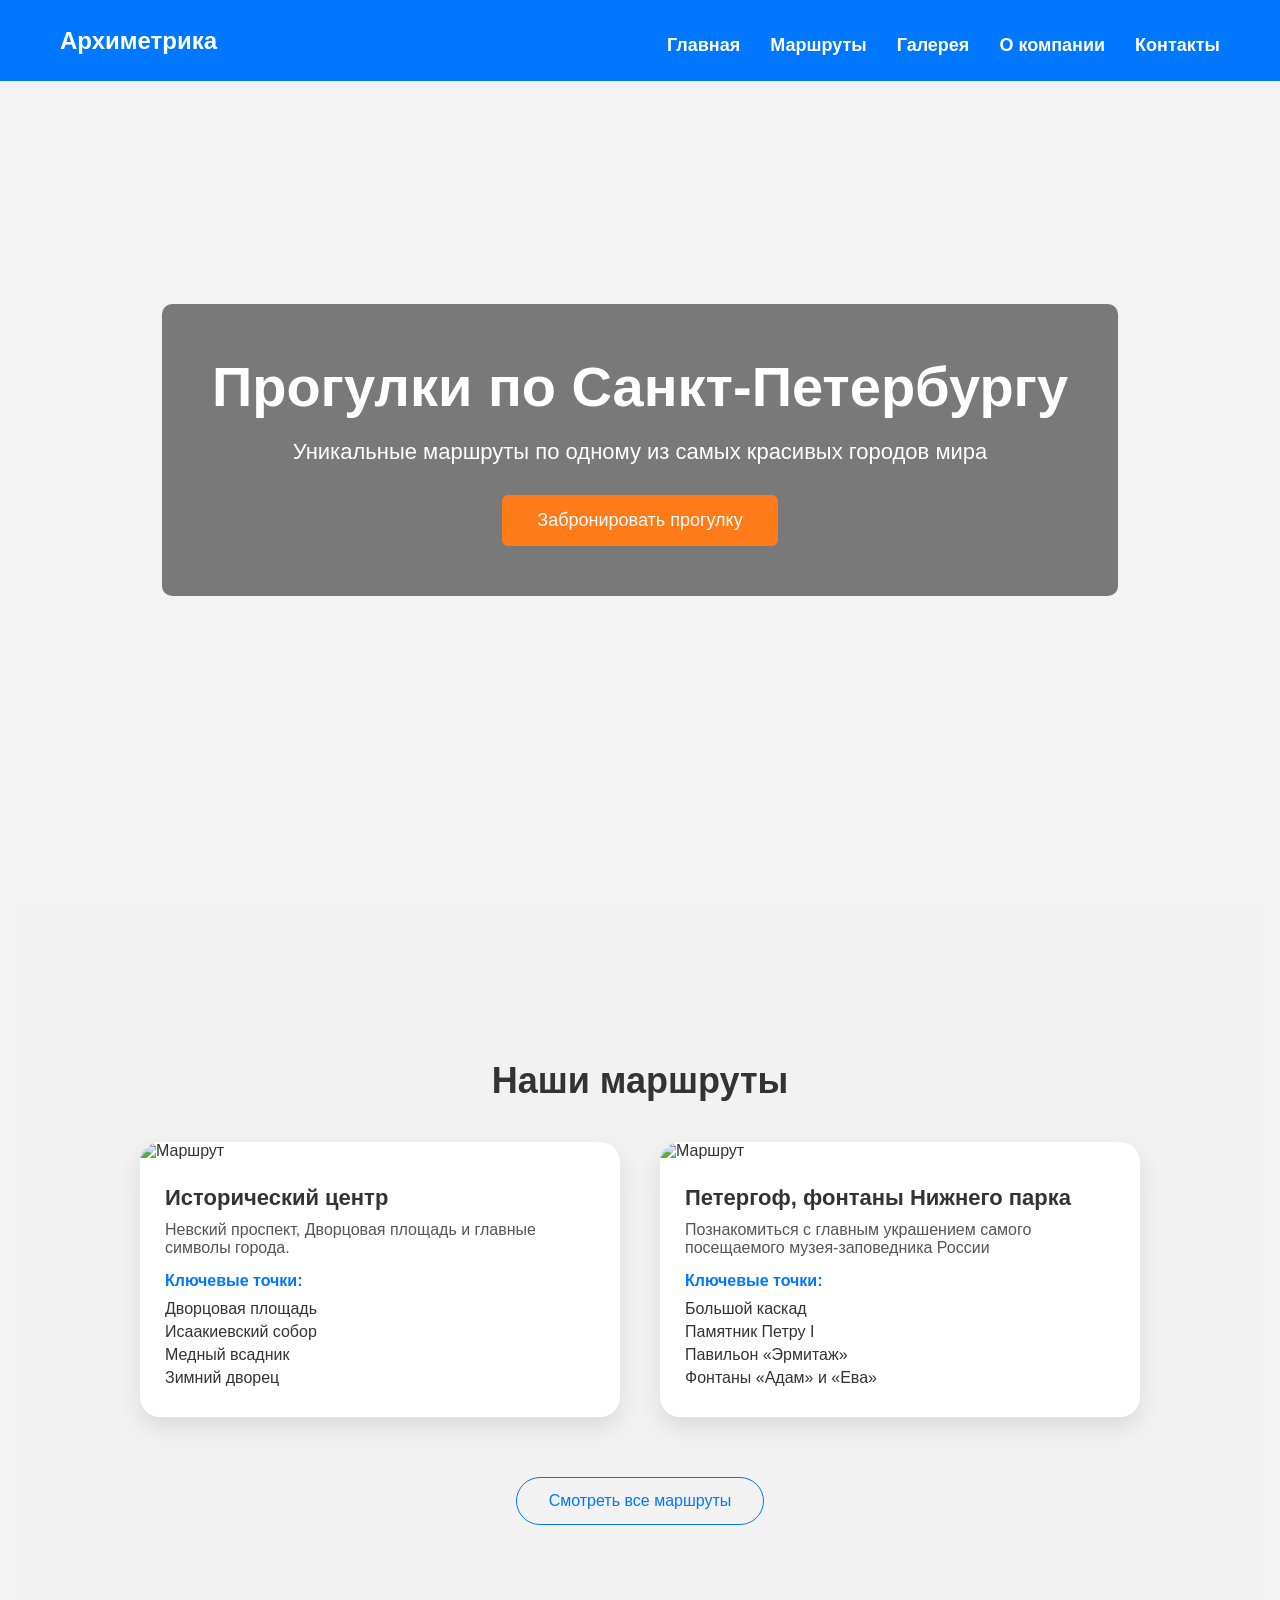
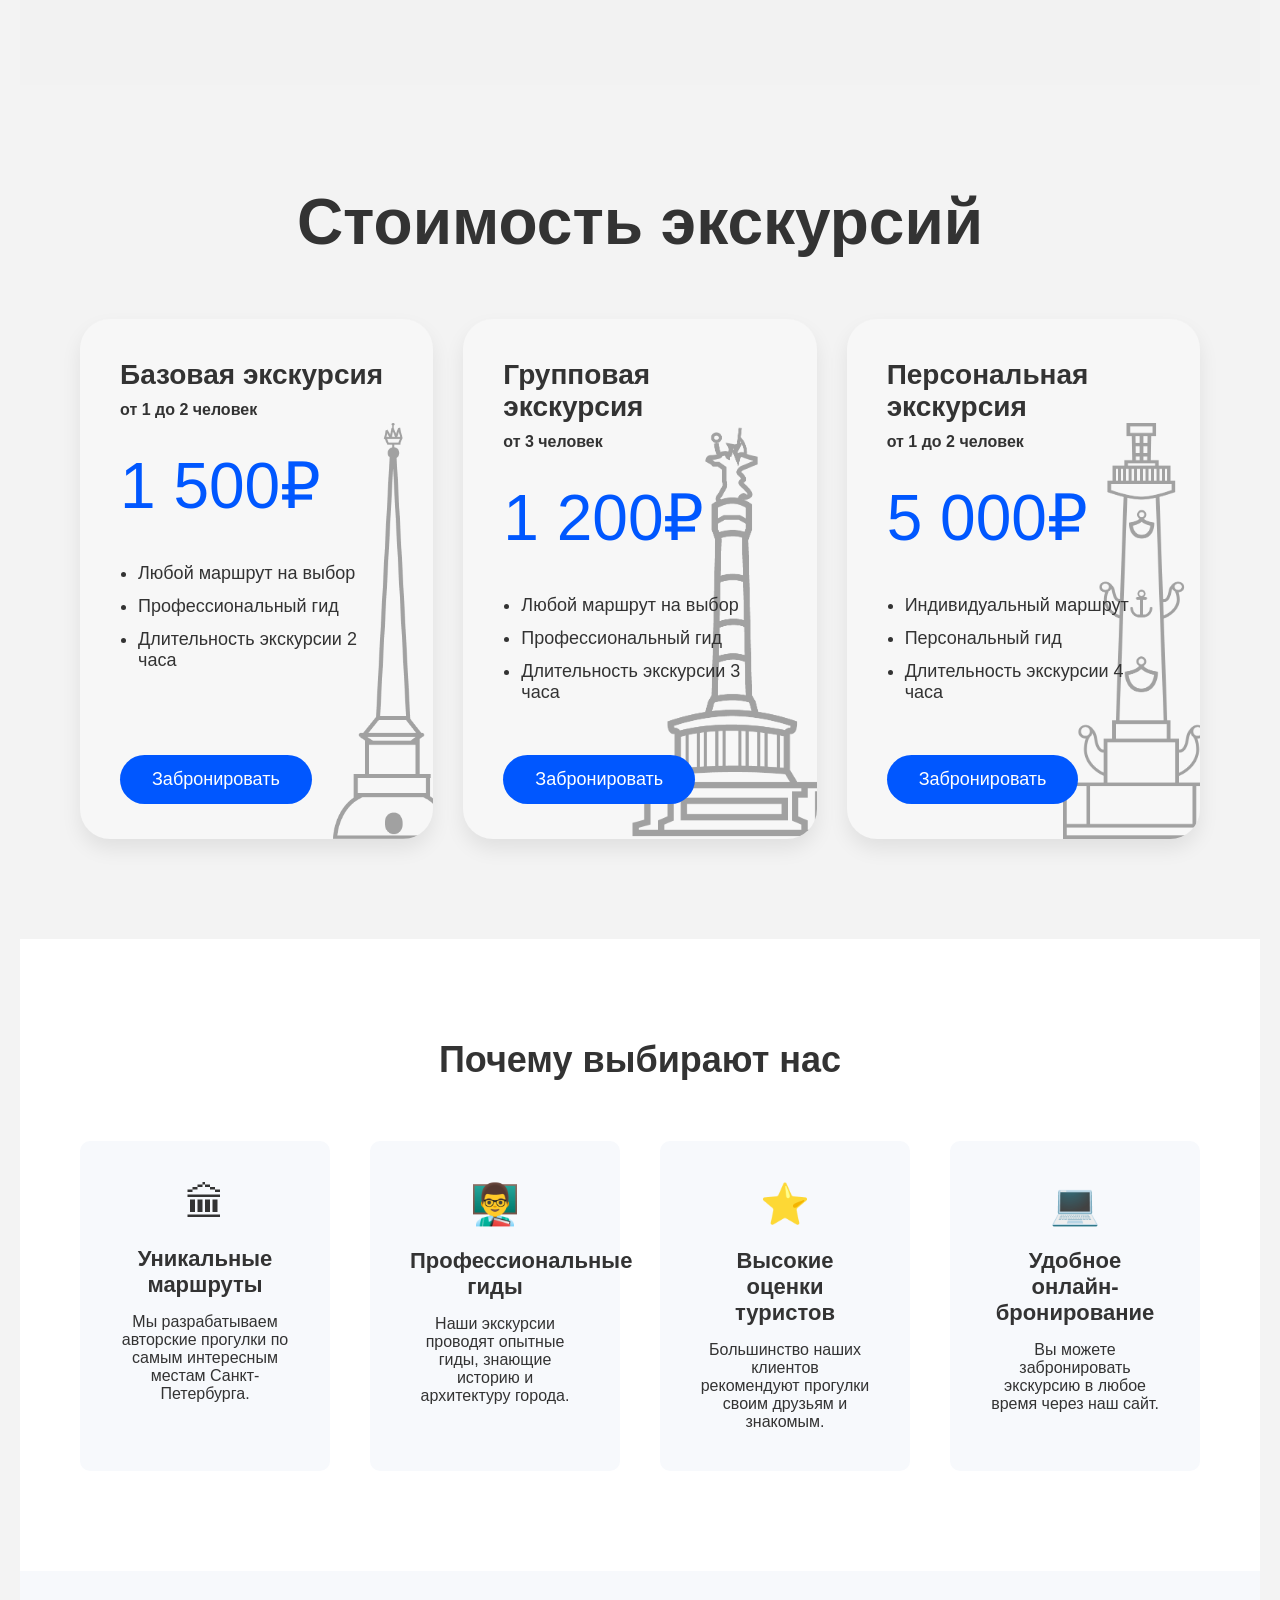
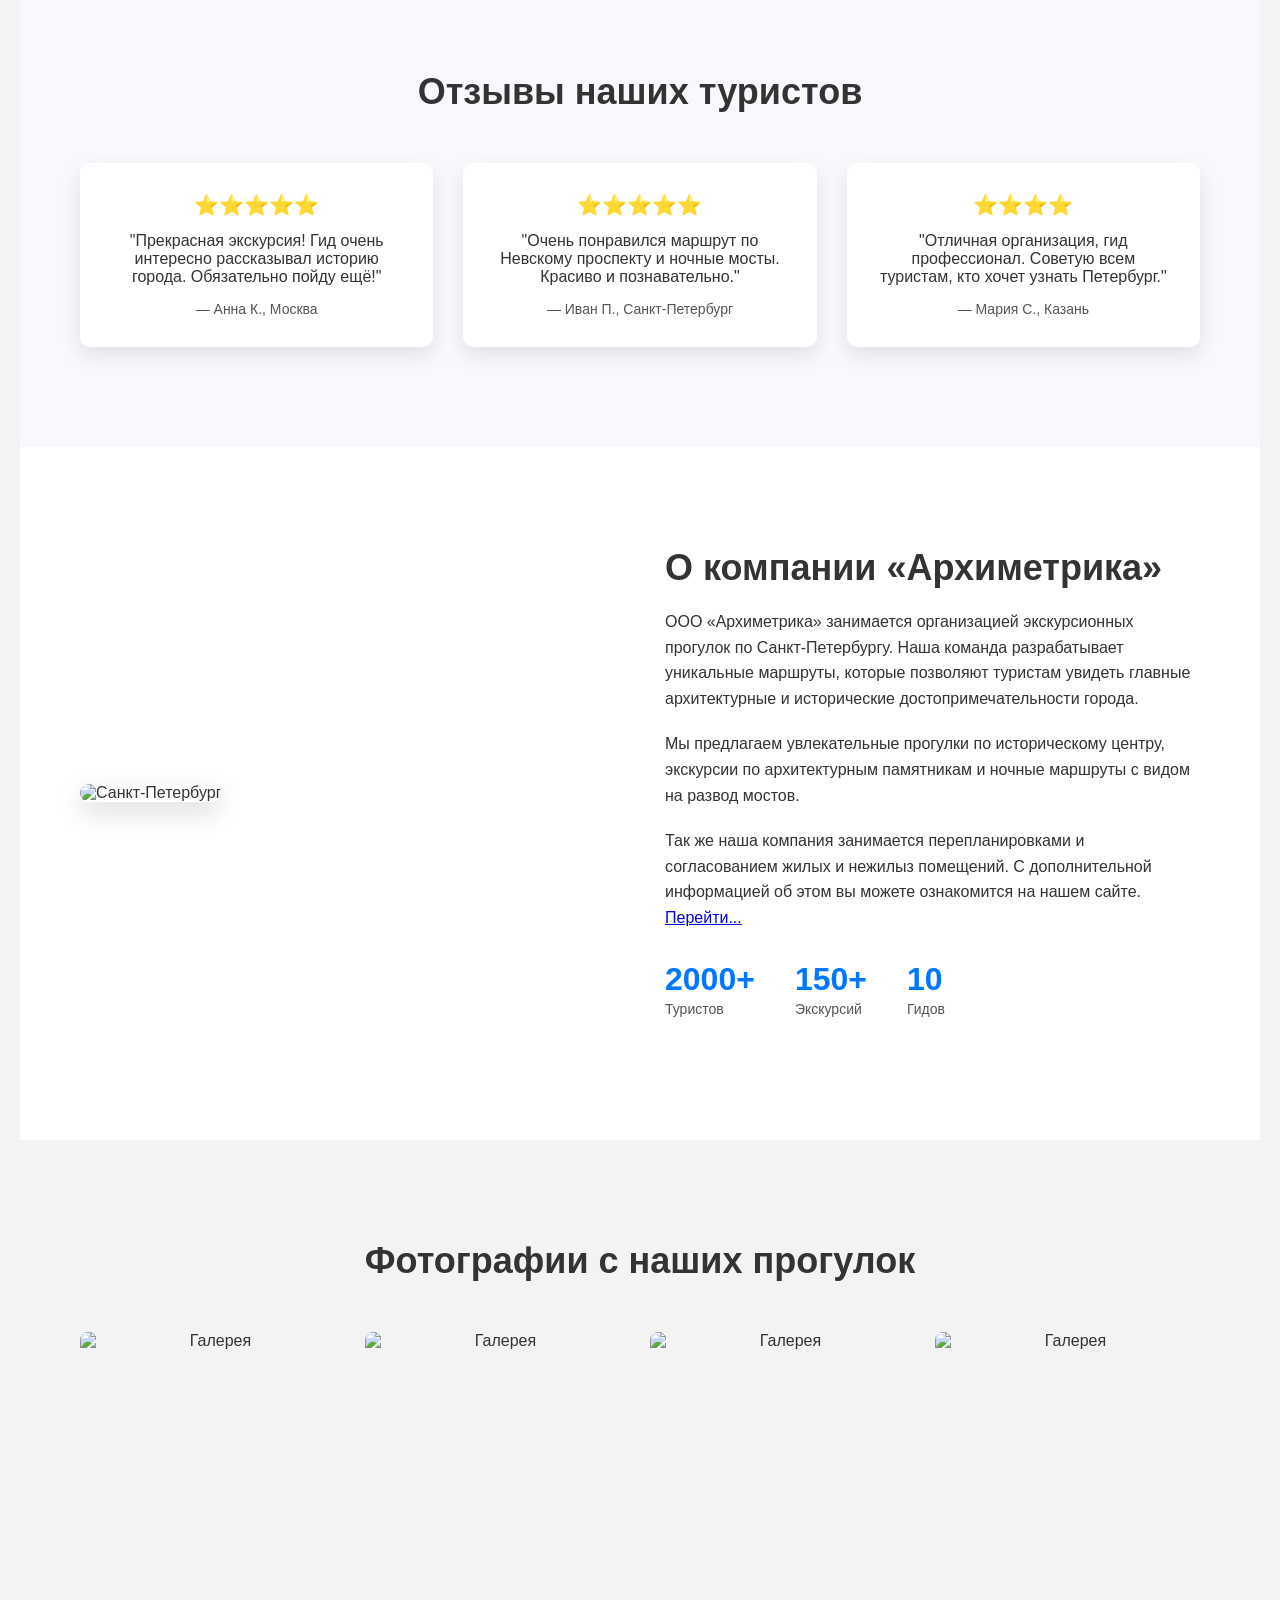
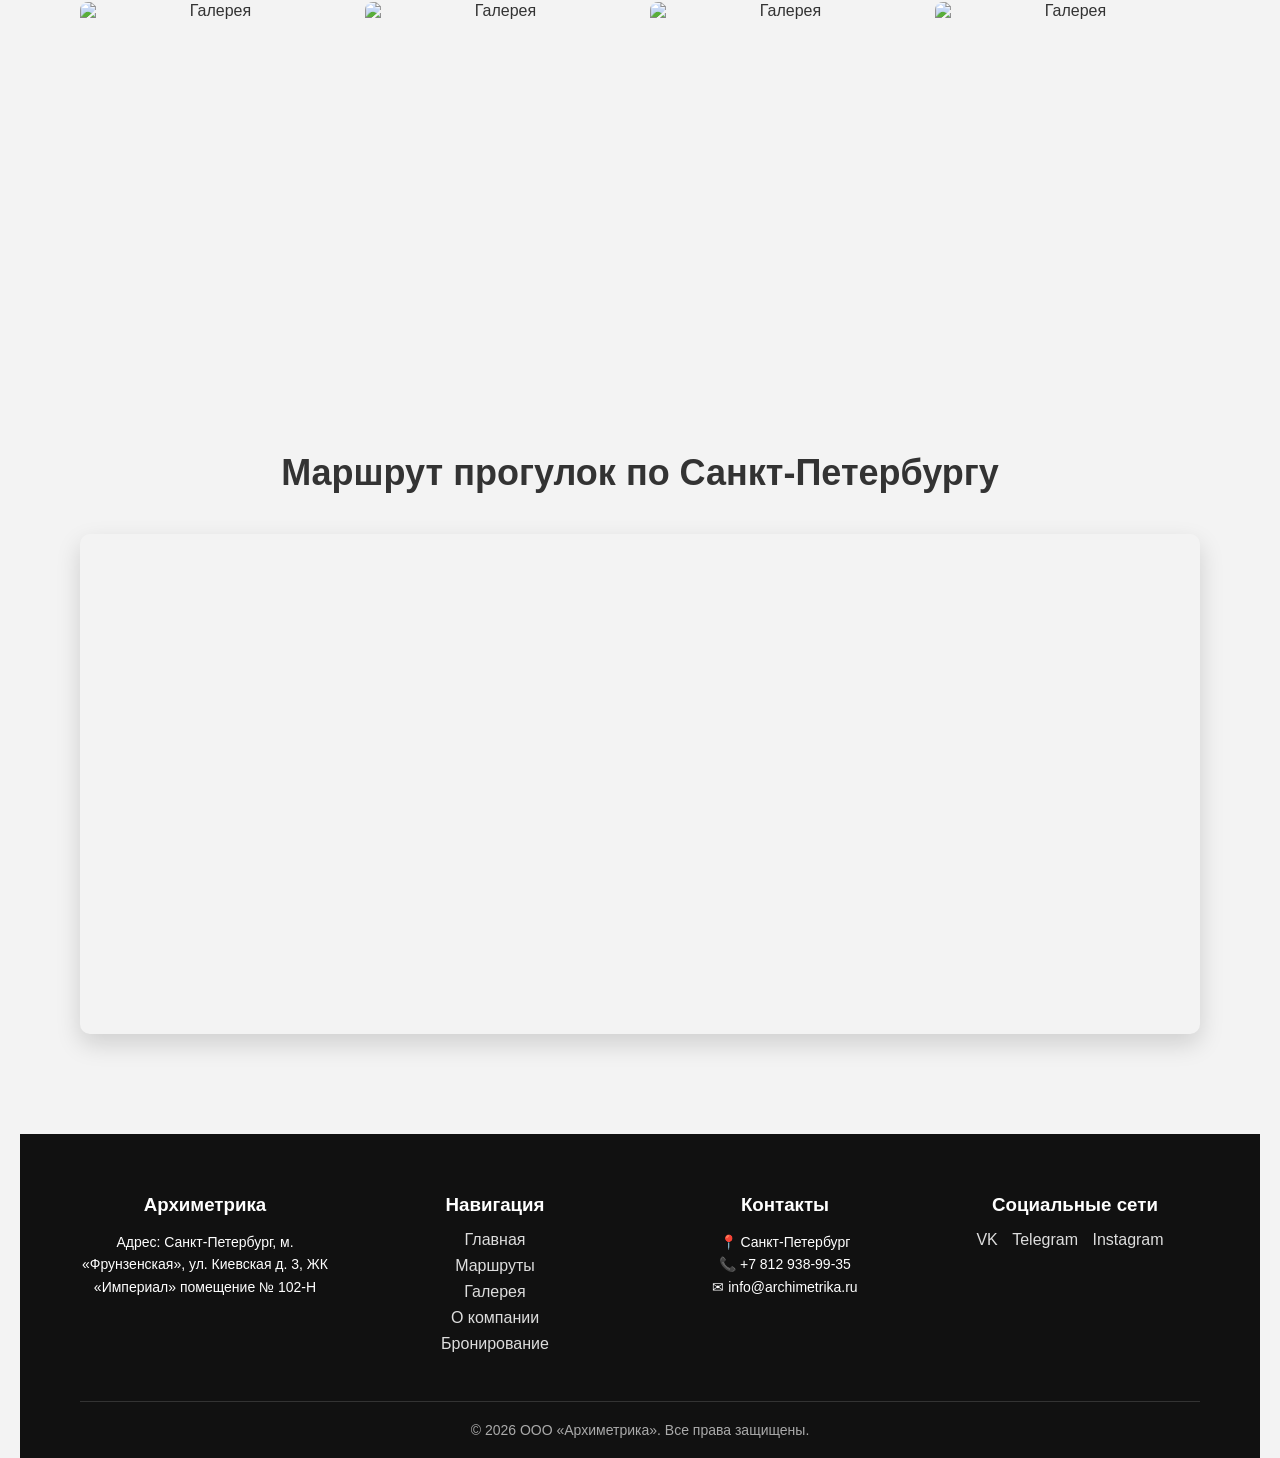
==== index.html @ 01e5e87c "Add files via upload" ====
<!DOCTYPE html>
<html lang="ru">
<head>
    <meta charset="UTF-8">
    <meta name="viewport" content="width=device-width, initial-scale=1.0">
    <link rel="icon" href="img/Gemini_Generated_Image_ymd1gxymd1gxymd1-Photoroom.png">
    <title>Прогулки по Санкт-Петербургу | Архиметрика</title>
    <link rel="stylesheet" href="style.css">
    <link rel="stylesheet" href="https://unpkg.com/aos@2.3.4/dist/aos.css">
    <link rel="stylesheet" href="https://unpkg.com/leaflet/dist/leaflet.css"/>
    <script src="https://unpkg.com/leaflet/dist/leaflet.js"></script>
    <script src="https://api-maps.yandex.ru/2.1/?apikey=75ebf6b7-e345-41a8-ab16-d58a238d7554&lang=ru_RU" type="text/javascript"></script>
    <script src="script.js" defer></script>
</head>

<body>
    <header class="header">
        <div class="logo">Архиметрика</div>

        <nav class="nav" id="nav">
            <div class="nav-header">
                <span class="close-menu">&#10005;</span>
            </div>
            <a href="#">Главная</a>
            <a href="#">Маршруты</a>
            <a href="#">Галерея</a>
            <a href="#">О компании</a>
            <a href="#">Контакты</a>
        </nav>

        <div class="burger" id="burger">
            <span></span>
            <span></span>
            <span></span>
        </div>

        <div class="overlay" id="overlay"></div>
    </header>

    <section class="hero">
        <div class="hero-content">
            <h1>Прогулки по Санкт-Петербургу</h1>
            <p>Уникальные маршруты по одному из самых красивых городов мира</p>
            <button class="open-booking">Забронировать прогулку</button>
        </div>
    </section>

    <div class="a">
        <section id="routes" class="routes">
            <section class="routes">
                <h2>Наши маршруты</h2>

                <div class="routes-container">
                    <a href="routes/historical-center.html" class="route-card">
                        <img src="https://images.pexels.com/photos/9526771/pexels-photo-9526771.jpeg?_gl=1*1a66fa7*_ga*MTQ3MzYwMDM2NS4xNzczMzMwMTY4*_ga_8JE65Q40S6*czE3NzMzMzUzMjckbzIkZzEkdDE3NzMzMzU2MDgkajUzJGwwJGgw" alt="Маршрут">
                        <div class="route-content">
                            <h3>Исторический центр</h3>
                            <p class="route-desc">Невский проспект, Дворцовая площадь и главные символы города.</p>
                            <p class="route-points-title">Ключевые точки:</p>
                            <ul class="route-points">
                                <li>Дворцовая площадь</li>
                                <li>Исаакиевский собор</li>
                                <li>Медный всадник</li>
                                <li>Зимний дворец</li>
                            </ul>
                        </div>
                    </a>

                    <a href="routes/peterhof.html" class="route-card">
                        <img src="https://images.pexels.com/photos/27890329/pexels-photo-27890329.jpeg" alt="Маршрут">
                        <div class="route-content">
                            <h3>Петергоф, фонтаны Нижнего парка</h3>
                            <p class="route-desc">Познакомиться с главным украшением самого посещаемого музея-заповедника России</p>
                            <p class="route-points-title">Ключевые точки:</p>
                            <ul class="route-points">
                                <li>Большой каскад</li>
                                <li>Памятник Петру I</li>
                                <li>Павильон «Эрмитаж»</li>
                                <li>Фонтаны «Адам» и «Ева»</li>
                            </ul>
                        </div>
                    </a>
                </div>

                <div class="routes-more-wrapper">
                    <button class="routes-more-btn">Смотреть все маршруты</button>

                    <div class="routes-more">
                        <div class="routes-container">
                            <div class="route-card">
                                <img src="https://images.pexels.com/photos/33798214/pexels-photo-33798214.jpeg" alt="Маршрут">
                                <div class="route-content">
                                    <h3>Уникальные реки северной сталицы</h3>
                                    <p class="route-desc">С воды предстанут в самом романтичном свете питерские набережные, изысканные мосты, дворцы из легенд и культовые соборы!</p>
                                    <p class="route-points-title">Ключевые точки:</p>
                                    <ul class="route-points">
                                        <li>река Фонтанка</li>
                                        <li>канал Грибоедова</li>
                                        <li>река Мойка</li>
                                        <li>река Нива</li>
                                    </ul>
                                </div>
                            </div>

                            <div class="route-card">
                                <img src="https://images.pexels.com/photos/9526771/pexels-photo-9526771.jpeg?_gl=1*1a66fa7*_ga*MTQ3MzYwMDM2NS4xNzczMzMwMTY4*_ga_8JE65Q40S6*czE3NzMzMzUzMjckbzIkZzEkdDE3NzMzMzU2MDgkajUzJGwwJGgw" alt="Маршрут">
                                <div class="route-content">
                                    <h3>Исторический центр</h3>
                                    <p class="route-desc">Невский проспект, Дворцовая площадь и главные символы города.</p>
                                    <p class="route-points-title">Ключевые точки:</p>
                                    <ul class="route-points">
                                        <li>Дворцовая площадь</li>
                                        <li>Исаакиевский собор</li>
                                        <li>Медный всадник</li>
                                        <li>Зимний дворец</li>
                                    </ul>
                                </div>
                            </div>

                            <div class="route-card">
                                <img src="https://images.pexels.com/photos/9526771/pexels-photo-9526771.jpeg?_gl=1*1a66fa7*_ga*MTQ3MzYwMDM2NS4xNzczMzMwMTY4*_ga_8JE65Q40S6*czE3NzMzMzUzMjckbzIkZzEkdDE3NzMzMzU2MDgkajUzJGwwJGgw" alt="Маршрут">
                                <div class="route-content">
                                    <h3>Исторический центр</h3>
                                    <p class="route-desc">Невский проспект, Дворцовая площадь и главные символы города.</p>
                                    <p class="route-points-title">Ключевые точки:</p>
                                    <ul class="route-points">
                                        <li>Дворцовая площадь</li>
                                        <li>Исаакиевский собор</li>
                                        <li>Медный всадник</li>
                                        <li>Зимний дворец</li>
                                    </ul>
                                </div>
                            </div>
                        </div>
                    </div>
                </div>
            </section>
        </section>

        <section class="pricing">
            <h2>Стоимость экскурсий</h2>

            <div class="pricing-container">
                <div class="price-card">
                    <img src="img/Union.png" class="card-bg" alt="">
                    <h3>Базовая экскурсия</h3>
                    <p class="people">от 1 до 2 человек</p>
                    <div class="price">1 500₽</div>
                    <ul>
                        <li>Любой маршрут на выбор</li>
                        <li>Профессиональный гид</li>
                        <li>Длительность экскурсии 2 часа</li>
                    </ul>
                    <button class="open-booking">Забронировать</button>
                </div>

                <div class="price-card">
                    <img src="img/ilo.png" class="card-bg" alt="">
                    <h3>Групповая экскурсия</h3>
                    <p class="people">от 3 человек</p>
                    <div class="price">1 200₽</div>
                    <ul>
                        <li>Любой маршрут на выбор</li>
                        <li>Профессиональный гид</li>
                        <li>Длительность экскурсии 3 часа</li>
                    </ul>
                    <button class="open-booking">Забронировать</button>
                </div>

                <div class="price-card">
                    <img src="img/ino.png" class="card-bg" alt="">
                    <h3>Персональная экскурсия</h3>
                    <p class="people">от 1 до 2 человек</p>
                    <div class="price">5 000₽</div>
                    <ul>
                        <li>Индивидуальный маршрут</li>
                        <li>Персональный гид</li>
                        <li>Длительность экскурсии 4 часа</li>
                    </ul>
                    <button class="open-booking">Забронировать</button>
                </div>
            </div>
        </section>

        <section class="advantages">
            <h2 data-aos="fade-up">Почему выбирают нас</h2>

            <div class="advantages-grid">
                <div class="advantage" data-aos="fade-up">
                    <div class="icon">🏛</div>
                    <h3>Уникальные маршруты</h3>
                    <p>Мы разрабатываем авторские прогулки по самым интересным местам Санкт-Петербурга.</p>
                </div>

                <div class="advantage" data-aos="fade-up" data-aos-delay="200">
                    <div class="icon">👨‍🏫</div>
                    <h3>Профессиональные гиды</h3>
                    <p>Наши экскурсии проводят опытные гиды, знающие историю и архитектуру города.</p>
                </div>

                <div class="advantage" data-aos="fade-up" data-aos-delay="400">
                    <div class="icon">⭐</div>
                    <h3>Высокие оценки туристов</h3>
                    <p>Большинство наших клиентов рекомендуют прогулки своим друзьям и знакомым.</p>
                </div>

                <div class="advantage" data-aos="fade-up" data-aos-delay="600">
                    <div class="icon">💻</div>
                    <h3>Удобное онлайн-бронирование</h3>
                    <p>Вы можете забронировать экскурсию в любое время через наш сайт.</p>
                </div>
            </div>
        </section>

        <section class="reviews">
            <h2 data-aos="fade-up">Отзывы наших туристов</h2>

            <div class="reviews-grid">
                <div class="review-card" data-aos="fade-up">
                    <div class="stars">⭐⭐⭐⭐⭐</div>
                    <p>"Прекрасная экскурсия! Гид очень интересно рассказывал историю города. Обязательно пойду ещё!"</p>
                    <h4>— Анна К., Москва</h4>
                </div>

                <div class="review-card" data-aos="fade-up" data-aos-delay="200">
                    <div class="stars">⭐⭐⭐⭐⭐</div>
                    <p>"Очень понравился маршрут по Невскому проспекту и ночные мосты. Красиво и познавательно."</p>
                    <h4>— Иван П., Санкт-Петербург</h4>
                </div>

                <div class="review-card" data-aos="fade-up" data-aos-delay="400">
                    <div class="stars">⭐⭐⭐⭐</div>
                    <p>"Отличная организация, гид профессионал. Советую всем туристам, кто хочет узнать Петербург."</p>
                    <h4>— Мария С., Казань</h4>
                </div>
            </div>
        </section>

        <section id="about" class="about">
            <div class="about-container">
                <div class="about-image">
                    <img src="https://images.pexels.com/photos/5440439/pexels-photo-5440439.jpeg?_gl=1*1la2u3z*_ga*MTQ3MzYwMDM2NS4xNzczMzMwMTY4*_ga_8JE65Q40S6*czE3NzMzMzUzMjckbzIkZzEkdDE3NzMzMzc1MzEkajU5JGwwJGgw" alt="Санкт-Петербург">
                </div>

                <div class="about-text">
                    <h2>О компании «Архиметрика»</h2>
                    <p>ООО «Архиметрика» занимается организацией экскурсионных прогулок по Санкт-Петербургу. Наша команда разрабатывает уникальные маршруты, которые позволяют туристам увидеть главные архитектурные и исторические достопримечательности города.</p>
                    <p>Мы предлагаем увлекательные прогулки по историческому центру, экскурсии по архитектурным памятникам и ночные маршруты с видом на развод мостов.</p>
                    <p>Так же наша компания занимается перепланировками и согласованием жилых и нежилыз помещений. С дополнительной информацией об этом вы можете ознакомится на нашем сайте. <a href="https://www.archimetrica.ru/">Перейти...</a></p>

                    <div class="about-stats">
                        <div class="stat">
                            <h3>2000+</h3>
                            <p>Туристов</p>
                        </div>

                        <div class="stat">
                            <h3>150+</h3>
                            <p>Экскурсий</p>
                        </div>

                        <div class="stat">
                            <h3>10</h3>
                            <p>Гидов</p>
                        </div>
                    </div>
                </div>
            </div>
        </section>

        <section id="gallery" class="gallery">
            <h2 data-aos="fade-left">Фотографии с наших прогулок</h2>

            <div class="gallery-grid">
                <img src="https://images.pexels.com/photos/8963129/pexels-photo-8963129.jpeg?_gl=1*vv3k1e*_ga*MTQ3MzYwMDM2NS4xNzczMzMwMTY4*_ga_8JE65Q40S6*czE3NzMzMzAxNjgkbzEkZzEkdDE3NzMzMzAyMDkkajE5JGwwJGgw" class="gallery-img" alt="Галерея">
                <img src="https://images.pexels.com/photos/8856760/pexels-photo-8856760.jpeg?_gl=1*n5rwux*_ga*MTQ3MzYwMDM2NS4xNzczMzMwMTY4*_ga_8JE65Q40S6*czE3NzMzMzAxNjgkbzEkZzEkdDE3NzMzMzAyOTMkajUwJGwwJGgw" class="gallery-img" alt="Галерея">
                <img src="https://images.pexels.com/photos/7551003/pexels-photo-7551003.jpeg?_gl=1*1353fo3*_ga*MTQ3MzYwMDM2NS4xNzczMzMwMTY4*_ga_8JE65Q40S6*czE3NzMzMzAxNjgkbzEkZzEkdDE3NzMzMzA1NDgkajEwJGwwJGgw" class="gallery-img" alt="Галерея">
                <img src="https://images.pexels.com/photos/4928995/pexels-photo-4928995.jpeg?_gl=1*1913f7t*_ga*MTQ3MzYwMDM2NS4xNzczMzMwMTY4*_ga_8JE65Q40S6*czE3NzMzMzAxNjgkbzEkZzEkdDE3NzMzMzA1OTkkajQyJGwwJGgw" class="gallery-img" alt="Галерея">
                <img src="https://images.pexels.com/photos/15501388/pexels-photo-15501388.jpeg?_gl=1*vj8i5y*_ga*MTQ3MzYwMDM2NS4xNzczMzMwMTY4*_ga_8JE65Q40S6*czE3NzMzMzAxNjgkbzEkZzEkdDE3NzMzMzA2NTAkajU5JGwwJGgw" class="gallery-img" alt="Галерея">
                <img src="https://images.pexels.com/photos/6976201/pexels-photo-6976201.jpeg?_gl=1*vaib07*_ga*MTQ3MzYwMDM2NS4xNzczMzMwMTY4*_ga_8JE65Q40S6*czE3NzMzMzUzMjckbzIkZzEkdDE3NzMzMzUzMjgkajU5JGwwJGgw" class="gallery-img" alt="Галерея">
                <img src="https://images.pexels.com/photos/9526771/pexels-photo-9526771.jpeg?_gl=1*1a66fa7*_ga*MTQ3MzYwMDM2NS4xNzczMzMwMTY4*_ga_8JE65Q40S6*czE3NzMzMzUzMjckbzIkZzEkdDE3NzMzMzU2MDgkajUzJGwwJGgw" class="gallery-img" alt="Галерея">
                <img src="https://images.pexels.com/photos/8633919/pexels-photo-8633919.jpeg?_gl=1*mzlt1z*_ga*MTQ3MzYwMDM2NS4xNzczMzMwMTY4*_ga_8JE65Q40S6*czE3NzMzMzUzMjckbzIkZzEkdDE3NzMzMzU5ODQkajU5JGwwJGgw" class="gallery-img" alt="Галерея">
            </div>
        </section>

        <section class="map-section">
            <h2>Маршрут прогулок по Санкт-Петербургу</h2>
            <div id="map"></div>
        </section>

        <div class="lightbox" id="lightbox">
            <img id="lightbox-img">
        </div>

        <footer class="footer">
            <div class="footer-container">
                <div class="footer-column">
                    <h3>Архиметрика</h3>
                    <p>Адрес: Санкт-Петербург, м. «Фрунзенская», ул. Киевская д. 3, ЖК «Империал» помещение № 102-Н</p>
                </div>

                <div class="footer-column">
                    <h3>Навигация</h3>
                    <ul>
                        <li><a href="#">Главная</a></li>
                        <li><a href="#">Маршруты</a></li>
                        <li><a href="#">Галерея</a></li>
                        <li><a href="#">О компании</a></li>
                        <li><a href="#">Бронирование</a></li>
                    </ul>
                </div>

                <div class="footer-column">
                    <h3>Контакты</h3>
                    <p>📍 Санкт-Петербург</p>
                    <p>📞 +7 812 938-99-35</p>
                    <p>✉ info@archimetrika.ru</p>
                </div>

                <div class="footer-column">
                    <h3>Социальные сети</h3>
                    <div class="socials">
                        <a href="#">VK</a>
                        <a href="#">Telegram</a>
                        <a href="#">Instagram</a>
                    </div>
                </div>
            </div>

            <div class="footer-bottom">
                <p>© 2026 ООО «Архиметрика». Все права защищены.</p>
            </div>
        </footer>

        <div class="booking-modal" id="bookingModal">
            <div class="booking-content">
                <span class="close-modal">&times;</span>
                <h2>Бронирование экскурсии</h2>

                <form class="booking-form">
                    <div class="form-group">
                        <label>Маршрут</label>
                        <select>
                            <option>Исторический центр</option>
                            <option>Архитектура Петербурга</option>
                            <option>Ночные мосты</option>
                        </select>
                    </div>

                    <div class="form-group">
                        <label>Дата</label>
                        <input type="date">
                    </div>

                    <div class="form-group">
                        <label>Количество человек</label>
                        <input type="number" min="1" value="1">
                    </div>

                    <div class="form-group">
                        <label>Ваше имя</label>
                        <input type="text" placeholder="Введите имя">
                    </div>

                    <div class="form-group">
                        <label>Телефон</label>
                        <input type="tel" placeholder="+7">
                    </div>

                    <div class="total-price">
                        Итоговая стоимость: <span id="price">1500</span> ₽
                    </div>

                    <button type="submit" class="booking-btn">Отправить заявку</button>
                </form>
            </div>
        </div>

        <div id="toast" class="toast">Заявка успешно отправлена!</div>
        <button class="mobile-booking-btn">Забронировать</button>
    </div>

    <script src="https://unpkg.com/aos@2.3.4/dist/aos.js"></script>
    <script>
        AOS.init({
            duration: 1000,
            once: true
        });
    </script>
</body>
</html>
---- style.css ----
*{
margin:0;
padding:0;
box-sizing:border-box;
font-family: Arial, sans-serif;
}

body{  
background:#f3f3f3;
color:#333;
}

.a{
  max-width: 1500px; 
margin: 0 auto;   
padding: 0 20px; 
}

/* HEADER */

.header{
position:absolute;
top:0;
width:100%;
display:flex;
justify-content:space-between;
align-items:center;
padding:25px 60px;
color:white;
background-color: #0077ff;
}

.header nav a{
margin-left:30px;
margin-top: 10px;
text-decoration:none;
color:rgb(255, 255, 255);
font-weight:800;

}

.header nav a:hover{
opacity:0.7;
}

.logo{
font-size:24px;
font-weight:bold;
}


/* HERO */

.hero{
height:100vh;
background:url("https://images.unsplash.com/photo-1513326738677-b964603b136d")
center/cover no-repeat;
display:flex;
align-items:center;
justify-content:center;
text-align:center;
color:white;
}

.hero-content{
background:rgba(0,0,0,0.5);
padding:50px;
border-radius:10px;
}

.hero h1{
font-size:56px;
margin-bottom:20px;
}

.hero p{
font-size:22px;
margin-bottom:30px;
}

.open-booking{
padding:15px 35px;
background:#ff7a18;
border:none;
color:white;
font-size:18px;
border-radius:6px;
cursor:pointer;
}

.open-booking:hover{
background:#ff5500;
}


/* ROUTES */

/* .routes{
padding:100px 60px;
text-align:center;
}

.routes h2{
font-size:36px;
margin-bottom:50px;
}

.routes-grid{
display:flex;
gap:30px;
justify-content: space-between;
flex-wrap:wrap;
}

.route-card{
background:rgb(255, 255, 255);
padding:35px;
margin: 25px;
width:300px;
border-radius:10px;
box-shadow:0 8px 20px rgba(0,0,0,0.1);
transition:0.3s;
}

.route-card:hover{
transform:translateY(-10px);
} */

.routes{
padding:80px 60px;
background:#f2f2f2;
text-align:center;
}

.routes h2{
font-size:36px;
margin-bottom:40px;
}

.routes-container{
display:grid;
grid-template-columns:repeat(auto-fit, minmax(400px, 1fr));
gap:40px;
}

/* карточка */
.route-card{
background:white;
border-radius:20px;
overflow:hidden;
box-shadow:0 10px 25px rgba(0,0,0,0.1);
transition:0.3s;
text-align:left;
text-decoration:none;
color:inherit;
display:block;
}

.route-card:hover{
transform:translateY(-5px);
}

/* картинка */
.route-card img{
width:100%;
height:200px;
object-fit:cover;
}

/* контент */
.route-content{
padding:25px;
}

.route-content h3{
font-size:22px;
margin-bottom:10px;
}

.route-desc{
color:#555;
margin-bottom:15px;
}

/* ключевые точки */
.route-points-title{
color:#0077ff;
font-weight:bold;
margin-bottom:10px;
}

.route-points{
list-style:none;
padding:0;
margin:0;
}

.route-points li{
margin-bottom:5px;
color:#333;
}

/* кнопка */
.routes-more-btn{
margin-top:40px;
padding:12px 28px;
border-radius:25px;
border:1px solid #0077ff;
background:white;
color:#0077ff;
cursor:pointer;
transition:0.3s;
}

.routes-more-btn:hover{
background:#0077ff;
color:white;
}


/* GALLERY */

.gallery{
padding:100px 60px;
text-align:center;
}

.gallery h2{
font-size:36px;
margin-bottom:50px;
}

.gallery-grid{
display:grid;
grid-template-columns:repeat(auto-fit,minmax(250px,1fr));
gap:20px;
}

.gallery-img{
width:100%;
height:250px;
object-fit:cover;
border-radius:8px;
cursor:pointer;
transition:0.3s;
}

.gallery-img:hover{
transform:scale(1.05);
}


/* LIGHTBOX */

.lightbox{
position:fixed;
top:0;
left:0;
width:100%;
height:100%;
background:rgba(0,0,0,0.9);
display:none;
align-items:center;
justify-content:center;
}

.lightbox img{
max-width:90%;
max-height:80%;
}


/* FOOTER */

footer{
background:#111;
color:white;
text-align:center;
padding:25px;
}

.advantages{
padding:100px 60px;
background:white;
text-align:center;
}

.advantages h2{
font-size:36px;
margin-bottom:60px;
}

.advantages-grid{
display:grid;
grid-template-columns:repeat(auto-fit,minmax(250px,1fr));
gap:40px;
}

.advantage{
background:#f7f9fc;
padding:40px;
border-radius:10px;
transition:0.3s;
}

.advantage:hover{
transform:translateY(-10px);
box-shadow:0 10px 25px rgba(0,0,0,0.1);
}

.icon{
font-size:40px;
margin-bottom:20px;
}

.advantage h3{
margin-bottom:15px;
font-size:22px;
}

.map-section{
padding:100px 60px;
text-align:center;
background:#f3f3f3;
}

.map-section h2{
font-size:36px;
margin-bottom:40px;
}

#map{
height:500px;
width:100%;
border-radius:10px;
margin-top:40px;
box-shadow:0 10px 25px rgba(0,0,0,0.15);
}

.reviews {
  padding: 100px 60px;
  background: #f7f9fc;
  text-align: center;
}

.reviews h2 {
  font-size: 36px;
  margin-bottom: 50px;
}

.reviews-grid {
  display: grid;
  grid-template-columns: repeat(auto-fit, minmax(250px, 1fr));
  gap: 30px;
  justify-items: center;
}

.review-card {
  background: white;
  padding: 30px;
  border-radius: 10px;
  box-shadow: 0 8px 20px rgba(0,0,0,0.1);
  transition: 0.3s;
}

.review-card:hover {
  transform: translateY(-10px);
  box-shadow: 0 12px 25px rgba(0,0,0,0.15);
}

.review-card .stars {
  font-size: 20px;
  color: #FFD700; /* золотые звезды */
  margin-bottom: 15px;
}

.review-card p {
  font-size: 16px;
  margin-bottom: 15px;
}

.review-card h4 {
  font-size: 14px;
  color: #555;
  font-weight: normal;
}

.about{
padding:100px 60px;
background:white;
}

.about-container{
display:grid;
grid-template-columns:1fr 1fr;
gap:50px;
align-items:center;
}

.about-image img{
width:100%;
border-radius:10px;
box-shadow:0 10px 25px rgba(0,0,0,0.15);
}

.about-text h2{
font-size:36px;
margin-bottom:20px;
}

.about-text p{
margin-bottom:20px;
line-height:1.6;
font-size:16px;
}

.about-stats{
display:flex;
gap:40px;
margin-top:30px;
}

.stat h3{
font-size:32px;
color:#0077ff;
}

.stat p{
font-size:14px;
color:#555;
}

.booking{
padding:100px 60px;
background:#f3f3f3;
text-align:center;
}

.booking h2{
font-size:36px;
margin-bottom:40px;
}

.booking-form{
max-width:600px;
margin:auto;
background:white;
padding:40px;
border-radius:12px;
box-shadow:0 10px 25px rgba(0,0,0,0.1);
display:grid;
gap:20px;
}

.form-group{
display:flex;
flex-direction:column;
text-align:left;
}

.form-group label{
margin-bottom:6px;
font-weight:500;
}

.form-group input,
.form-group select{
padding:12px;
border:1px solid #ddd;
border-radius:6px;
font-size:14px;
}

.booking-btn{
margin-top:10px;
padding:14px;
border:none;
background:#0077ff;
color:white;
font-size:16px;
border-radius:6px;
cursor:pointer;
transition:0.3s;
}

.booking-btn:hover{
background:#005ad1;
}

.footer{
background:#111111;
color:white;
padding:60px 60px 20px;
}

.footer-container{
display:grid;
grid-template-columns:repeat(auto-fit,minmax(220px,1fr));
gap:40px;
margin-bottom:40px;
}

.footer-column h3{
margin-bottom:15px;
}

.footer-column p{
font-size:14px;
line-height:1.6;
}

.footer-column ul{
list-style:none;
padding:0;
}

.footer-column ul li{
margin-bottom:8px;
}

.footer-column ul a{
color:#ddd;
text-decoration:none;
}

.footer-column ul a:hover{
color:white;
}

.socials a{
display:inline-block;
margin-right:10px;
color:#ddd;
text-decoration:none;
}

.socials a:hover{
color:white;
}

.footer-bottom{
border-top:1px solid #333;
padding-top:20px;
text-align:center;
font-size:14px;
color:#aaa;
}

.booking-modal{
display:none;
position:fixed;
top:0;
left:0;
width:100%;
height:100%;
background:rgba(0,0,0,0.6);
justify-content:center;
align-items:center;
z-index:9000;
}

.booking-content{
background:white;
padding:40px;
border-radius:10px;
width:90%;
max-width:500px;
position:relative;
animation:modalShow 0.3s ease;
}

@keyframes modalShow{
from{
transform:scale(0.8);
opacity:0;
}
to{
transform:scale(1);
opacity:1;
}
}

.close-modal{
position:absolute;
right:15px;
top:10px;
font-size:28px;
cursor:pointer;
}

.booking-form{
display:grid;
gap:15px;
margin-top:20px;
}

.booking-form input,
.booking-form select{
padding:10px;
border:1px solid #ddd;
border-radius:6px;
}

.booking-btn{
background:#0077ff;
color:white;
border:none;
padding:12px;
border-radius:6px;
cursor:pointer;
}

.toast{
position:fixed;
bottom:30px;
right:30px;
background:#28a745;
color:white;
padding:15px 25px;
border-radius:8px;
box-shadow:0 5px 15px rgba(0,0,0,0.2);
opacity:0;
transform:translateY(20px);
transition:0.4s;
z-index:9999;
}

.toast.show{
opacity:1;
transform:translateY(0);
}

/* ===== АДАПТИВ ДЛЯ ТЕЛЕФОНА ===== */
@media (max-width: 768px){

/* Общие отступы */
section{
padding:60px 20px !important;
}

/* Заголовки */
h1{
font-size:28px;
}

h2{
font-size:24px;
}

/* HERO */
.hero{
padding:100px 20px;
text-align:center;
}

/* Кнопки */
.open-booking{
width:100%;
padding:15px;
font-size:16px;
}

/* Карточки маршрутов */
.routes-container{
grid-template-columns:1fr;
}

/* Галерея */
.gallery{
grid-template-columns:1fr;
}

/* О компании */
.about-container{
grid-template-columns:1fr;
}

.about-image{
order:-1;
}

/* Отзывы */
.reviews-container{
grid-template-columns:1fr;
}

/* Форма */
.booking-form{
padding:20px;
}

/* Футер */
.footer-container{
grid-template-columns:1fr;
text-align:center;
}

}

@media (max-width: 768px){

.booking-content{
width:90%;
padding:25px;
}

}

@media (max-width: 768px){

.toast{
right:50%;
transform:translateX(50%);
bottom:20px;
width:90%;
text-align:center;
}

}




.mobile-booking-btn{
display:none;
position:fixed;
text-align: center;
border-radius: 6px;
bottom:0;
left:0;
width:100%;
padding:15px;
background:#0077ff;
color:white;
border:none;
font-size:18px;
z-index:1000;
}

/* показываем только на телефоне */
@media (max-width:768px){
.mobile-booking-btn{
width: 100%;
display:block;
}
}

.pricing{
padding:100px 60px;
background:#f3f3f3;
text-align:center;
}

.pricing h2{
font-size:64px;
font-weight:700;
margin-bottom:60px;
}

.pricing-container{
display:grid;
grid-template-columns:repeat(auto-fit,minmax(320px,1fr));
gap:30px;
}

/* карточка */
.price-card{
position:relative;
background:#f7f7f7;
border-radius:30px;
padding:40px;
overflow:hidden;
text-align:left;

box-shadow:
0 10px 20px rgba(0,0,0,0.08);

transition:0.3s;
min-height:520px;
}

.price-card:hover{
transform:translateY(-5px);
}

/* фоновая архитектура */
.card-bg{
position:absolute;
right:-20px;
bottom:0;
height:80%;
opacity:0.35;
pointer-events:none;
}

/* заголовок */
.price-card h3{
font-size:28px;
font-weight:700;
margin-bottom:10px;
}

/* люди */
.people{
font-size:16px;
font-weight:600;
margin-bottom:30px;
}

/* цена */
.price{
font-size:64px;
font-weight:300;
color:#0057ff;
margin-bottom:40px;
}

/* список */
.price-card ul{
padding-left:18px;
margin-bottom:40px;
position:relative;
z-index:2;
}

.price-card ul li{
margin-bottom:12px;
font-size:18px;
}

/* кнопка */
.price-card button{
position:absolute;
bottom:35px;
left:40px;

background:#0057ff;
color:white;

border:none;
padding:14px 32px;
border-radius:40px;

font-size:18px;
cursor:pointer;
transition:0.3s;
z-index:2;
}

.price-card button:hover{
background:#0040c9;
transform:translateY(-2px);
}

@media (max-width:768px){

.pricing{
padding:70px 20px;
}

.pricing h2{
font-size:38px;
}

.price-card{
min-height:auto;
padding:30px;
}

.price{
font-size:48px;
}

.card-bg{
height:55%;
opacity:0.2;
}

.price-card button{
position:static;
margin-top:20px;
width:100%;
}

}

.total-price{
font-size:20px;
font-weight:bold;
margin-top:10px;
color:#0077ff;
text-align:center;
}

/* затемнение */
.overlay{
position:fixed;
top:0;
left:0;
width:100%;
height:100%;
background:rgba(0,0,0,0.5);
opacity:0;
visibility:hidden;
transition:0.3s;
z-index:999;

}

.overlay.active{
opacity:1;
visibility:visible;
}

/* меню */
.nav{
position:fixed;
top:0;
right:-100%;
width:280px;
height:100%;
background:#0077ff;
z-index:1001;
transition:0.4s;
display:flex !important;
flex-direction:column;

}

.nav.active{
right:0;
}

/* ссылки */
.nav a{
text-decoration:none;
font-size:18px;
color:#333;
transition:0.6s;
display: inline-block;
}

.nav a:hover{
transform: scale(1.2);
}

/* крестик */
.close-menu{
font-size:28px;
cursor:pointer;
align-self:flex-end;
color: rgb(255, 255, 255);
margin: 3px;
}

/* бургер */
.burger{
display:none;
flex-direction:column;
cursor:pointer;

}

.burger span{
width:25px;
height:3px;
background:#ffffff;
margin:4px 0;
}

/* мобильная версия */
@media (max-width:768px){
.burger{
display:flex;
}
}

/* ПК версия */
@media (min-width: 769px){

.nav{
position:static;
display:flex;
flex-direction:row;
height:auto;
width:auto;
background:none;
box-shadow:none;
right:0;
}

.overlay{
display:none;
}

.close-menu{
display:none;
}

}

/* кнопка */
.routes-more-btn{
margin:60px auto 0;
display:block;
padding:14px 32px;
font-size:16px;
border-radius:30px;
border:1px solid #0077ff;
background:transparent;
color:#0077ff;
cursor:pointer;
transition:0.3s;
}

.routes-more-btn:hover{
background:#0077ff;
color:white;
transform:translateY(-2px);
}

/* скрытый блок */
.routes-more{
max-height:0;
overflow:hidden;
transition:0.5s ease;
}

/* открытое состояние */
.routes-more.active{
max-height:2000px;
margin-top:40px;
}

/* ===== СТРАНИЦА МАРШРУТА ===== */

.tour-page{
max-width:1200px;
margin:auto;
padding:60px 20px;
}

.tour-gallery{
display:grid;
grid-template-columns:2fr 1fr;
gap:10px;
margin-bottom:40px;
}

.main-photo img{
width:100%;
height:500px;
object-fit:cover;
border-radius:20px;
}

.small-photos{
display:grid;
grid-template-columns:1fr 1fr;
gap:10px;
}

.small-photos img{
width:100%;
height:245px;
object-fit:cover;
border-radius:15px;
}

.tour-page h1{
font-size:56px;
margin-bottom:30px;
}

.tour-intro{
background:#e4e4e4;
padding:25px;
border-radius:20px;
font-size:18px;
line-height:1.6;
margin-bottom:40px;
}

.tour-content h3{
margin:40px 0 20px;
font-size:28px;
}

.tour-content p,
.tour-content li{
font-size:18px;
line-height:1.7;
}

.tour-content ul{
padding-left:20px;
}

.tour-page .open-booking{
margin-top:40px;
padding:16px 36px;
border:none;
border-radius:40px;
background:#0057ff;
color:white;
font-size:18px;
cursor:pointer;
}

@media (max-width:768px){

.tour-gallery{
grid-template-columns:1fr;
}

.main-photo img{
height:300px;
}

.small-photos img{
height:140px;
}

.tour-page h1{
font-size:38px;
}

}

.tour-gallery{
position:relative;
}

.all-photos-btn{
position:absolute;
right:0px;
bottom:-60px;

background:#f1f1f1;
border:1px solid #0077ff;

color:#0077ff;

padding:12px 20px;
border-radius:30px;

cursor:pointer;
font-size:16px;

transition:0.3s;
z-index:5;
}

.all-photos-btn:hover{
background:#0077ff;
color:white;
}

/* ===== LIGHTBOX ===== */

.lightbox{
position:fixed;
top:0;
left:0;

width:100%;
height:100%;

background:rgba(0,0,0,0.96);

display:none;
justify-content:center;
align-items:center;
flex-direction:column;

z-index:99999;

animation:fadeIn 0.3s ease;
}

/* fade */
@keyframes fadeIn{
from{
opacity:0;
}
to{
opacity:1;
}
}

/* wrapper */
.lightbox-image-wrapper{
display:flex;
justify-content:center;
align-items:center;
width:100%;
height:80%;
overflow:hidden;
}

/* фото */
.lightbox-image{
max-width:90%;
max-height:90%;
border-radius:14px;

transition:
transform 0.3s ease,
opacity 0.3s ease;

cursor:zoom-in;
}

/* zoom */
.lightbox-image.zoomed{
transform:scale(1.8);
cursor:zoom-out;
}

/* закрытие */
.close-lightbox{
position:absolute;
top:25px;
right:40px;

font-size:50px;
color:white;
cursor:pointer;
}

/* стрелки */
.lightbox-prev,
.lightbox-next{
position:absolute;
top:50%;
transform:translateY(-50%);

background:rgba(255,255,255,0.1);
backdrop-filter:blur(10px);

border:none;

width:55px;
height:55px;

border-radius:50%;

font-size:28px;
color:white;

cursor:pointer;

transition:0.3s;
}

.lightbox-prev:hover,
.lightbox-next:hover{
background:rgba(255,255,255,0.2);
}

.lightbox-prev{
left:30px;
}

.lightbox-next{
right:30px;
}

/* счетчик */
.lightbox-counter{
position:absolute;
top:30px;
left:40px;

color:white;
font-size:18px;
}

/* миниатюры */
.lightbox-thumbs{
display:flex;
gap:10px;

margin-top:20px;

overflow-x:auto;
padding:10px;
}

.lightbox-thumbs img{
width:80px;
height:60px;

object-fit:cover;

border-radius:8px;

cursor:pointer;

opacity:0.6;
transition:0.3s;
}

.lightbox-thumbs img.active{
opacity:1;
border:2px solid white;
}



@media (max-width:768px){

.lightbox-image{
max-width:95%;
max-height:70%;
}

.lightbox-prev,
.lightbox-next{
display:none;
}

.lightbox-thumbs img{
width:60px;
height:45px;
}

}

.nameR {
  margin-top: 70px;
}

.hidden-gallery-image{
display:none;
}
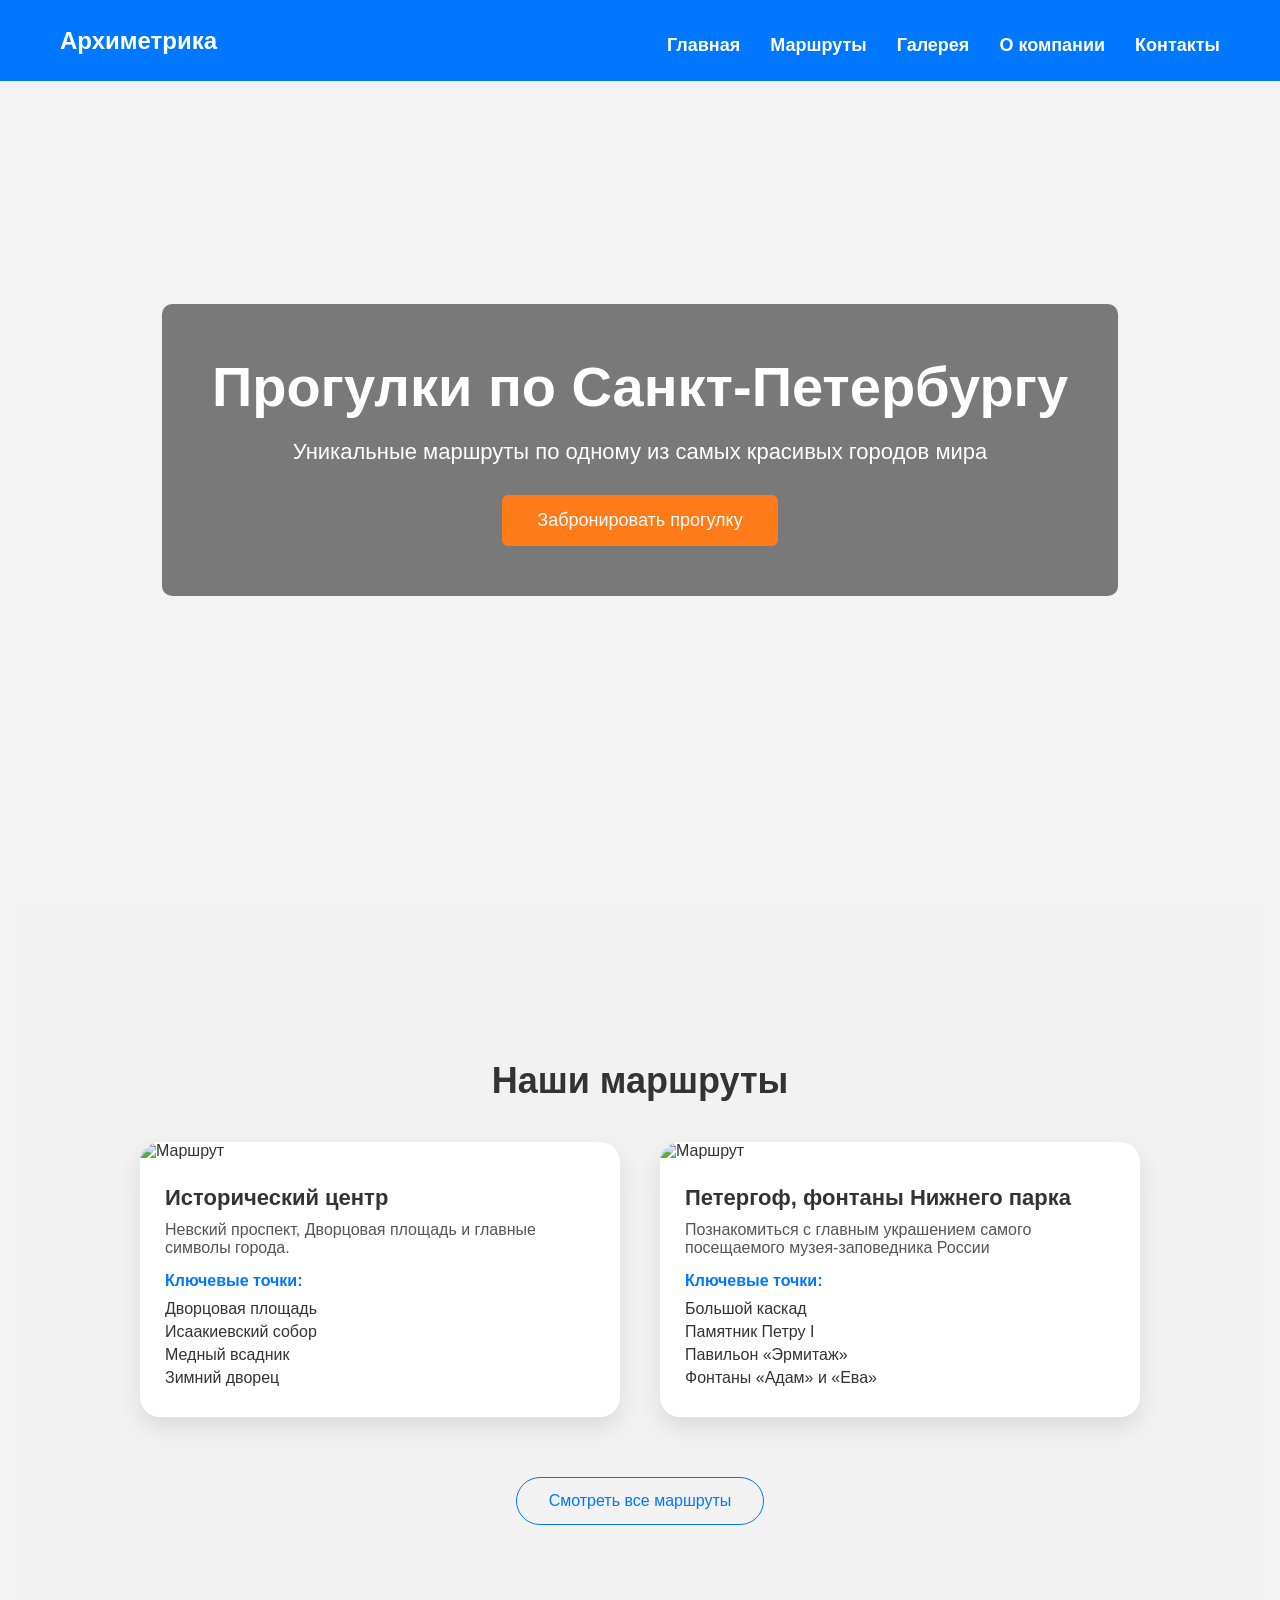
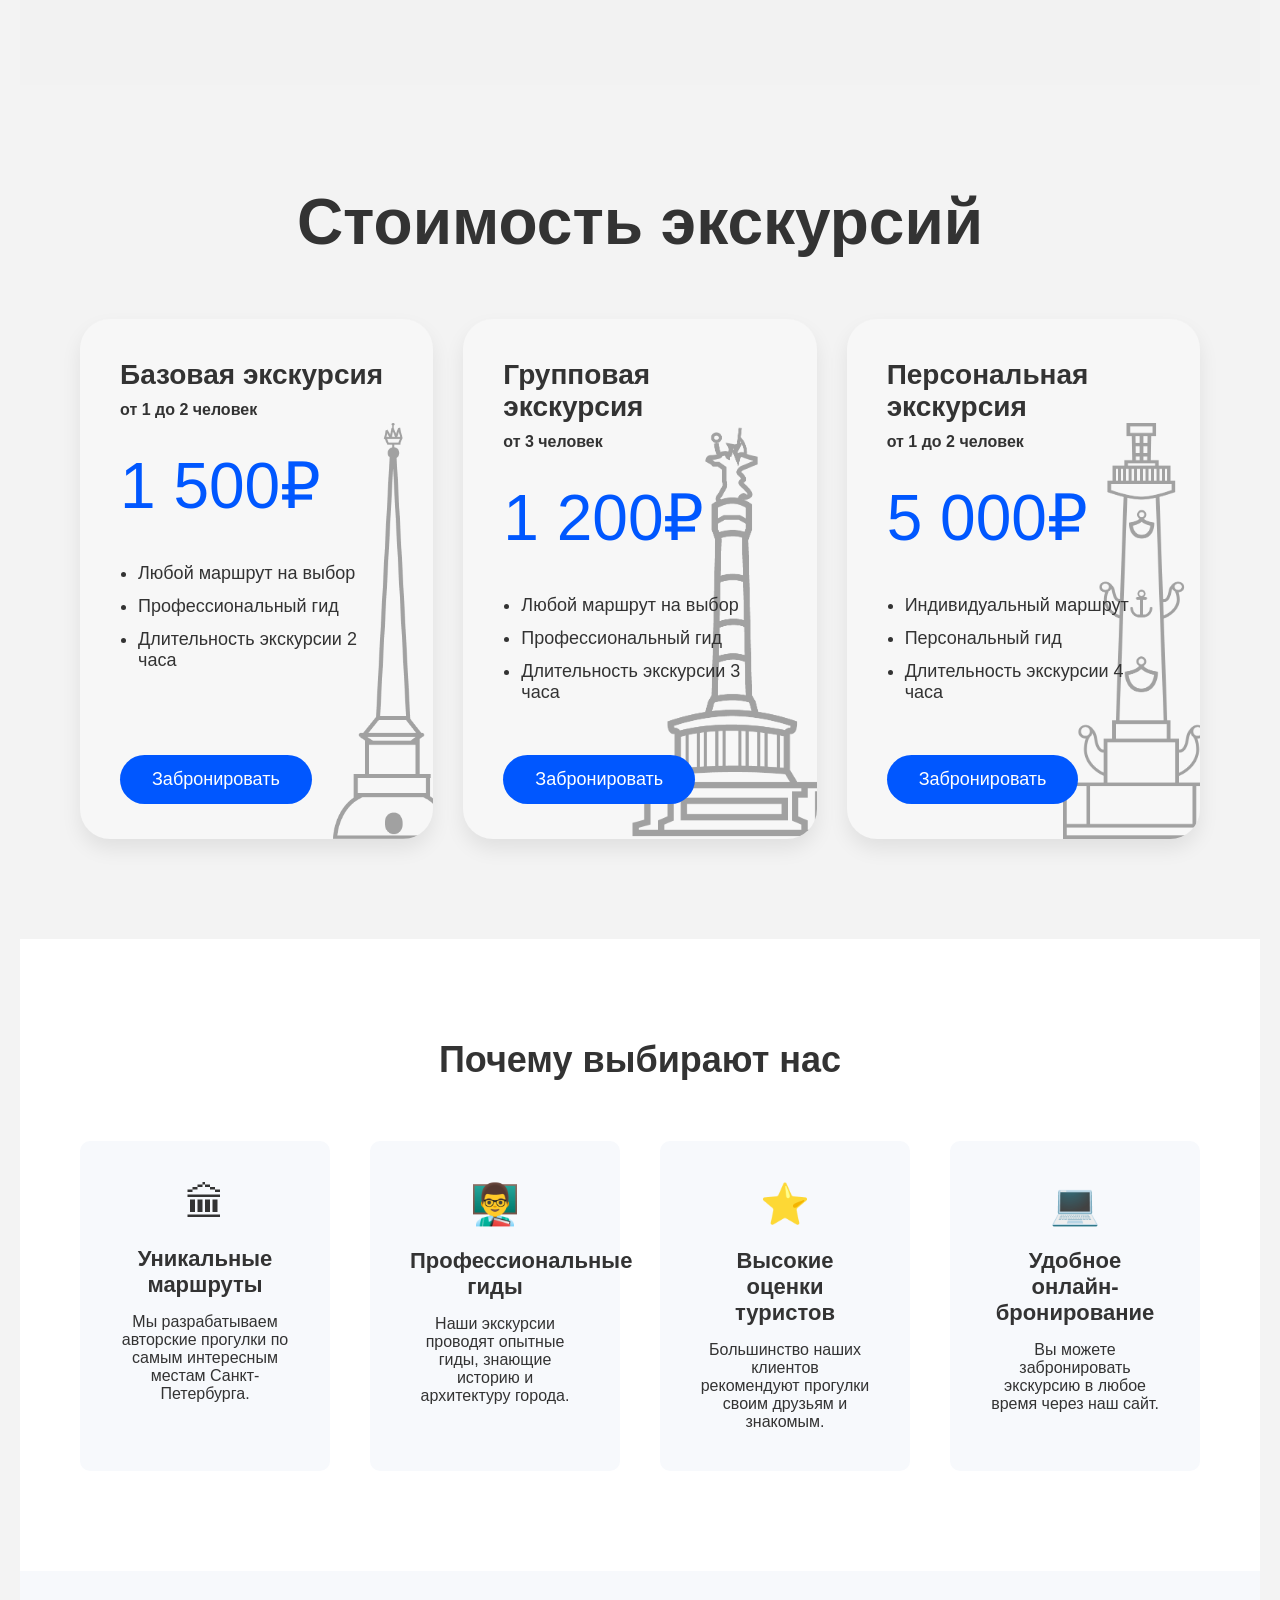
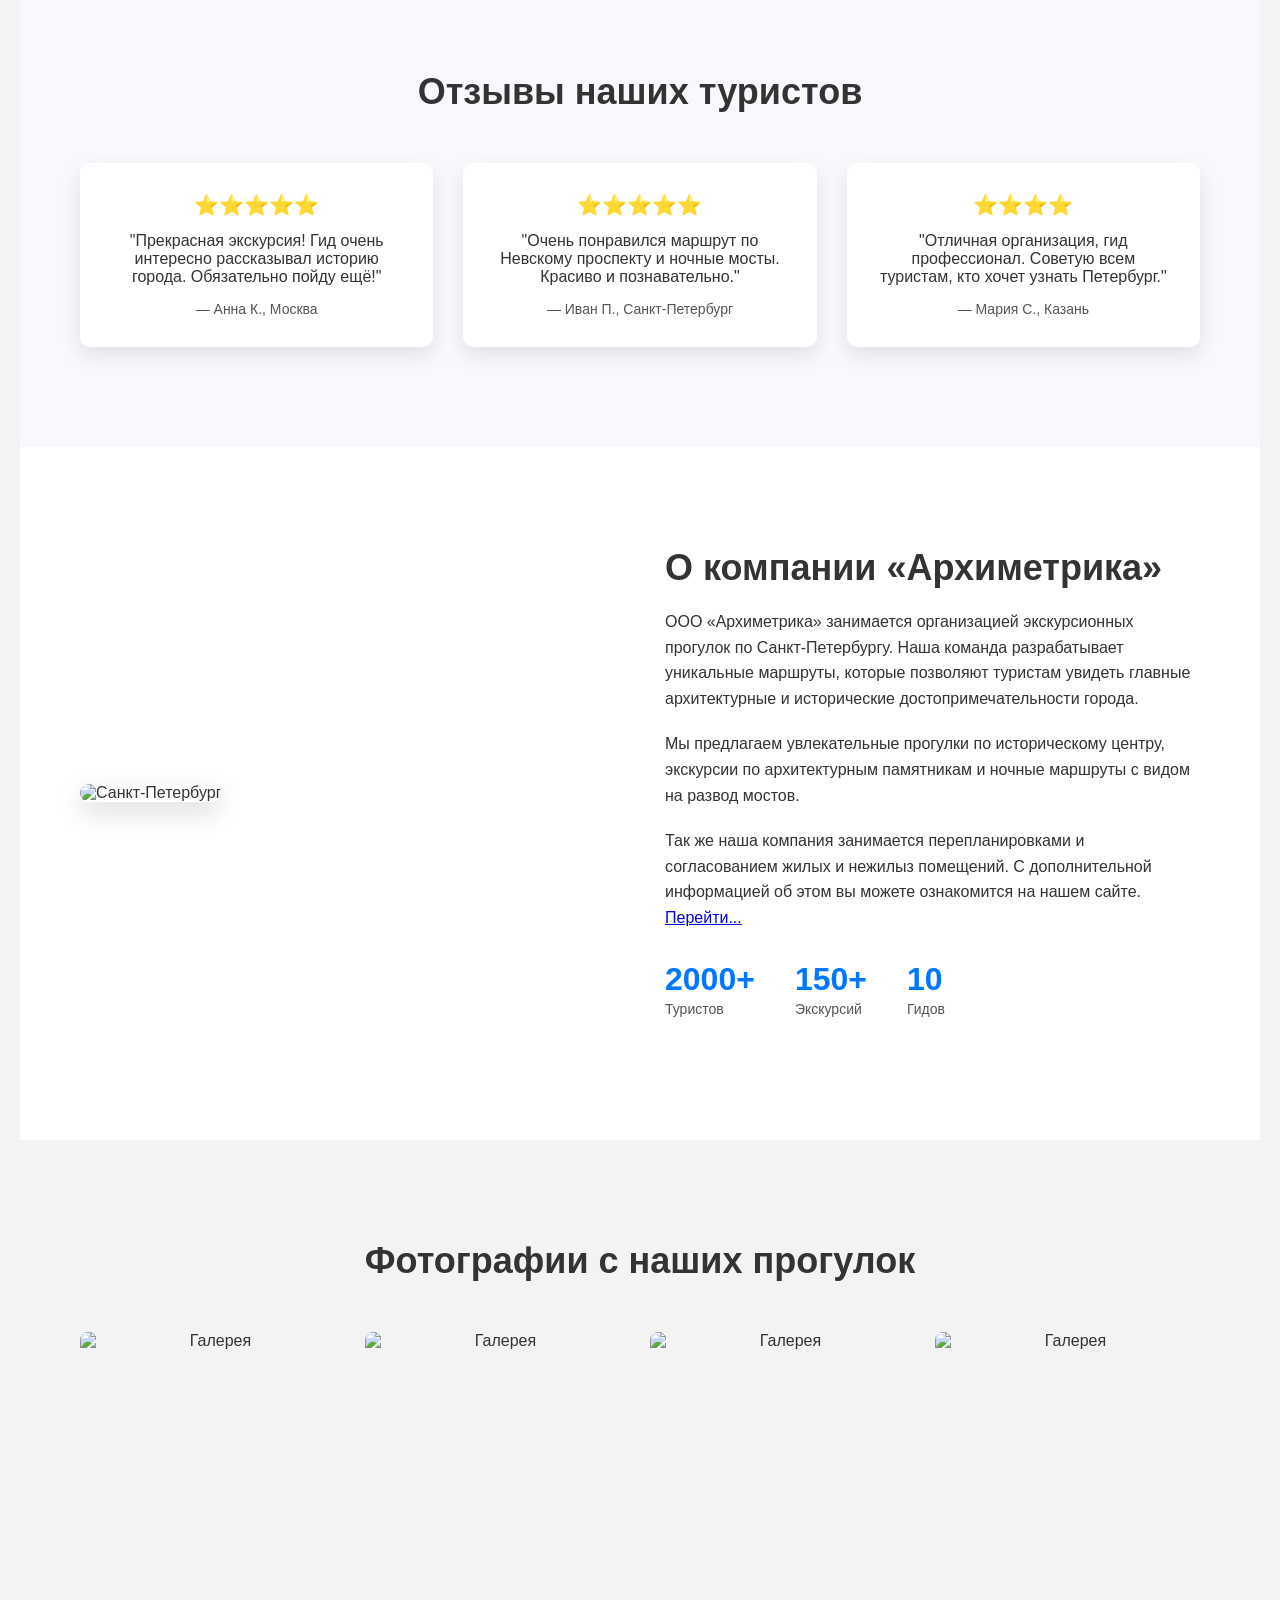
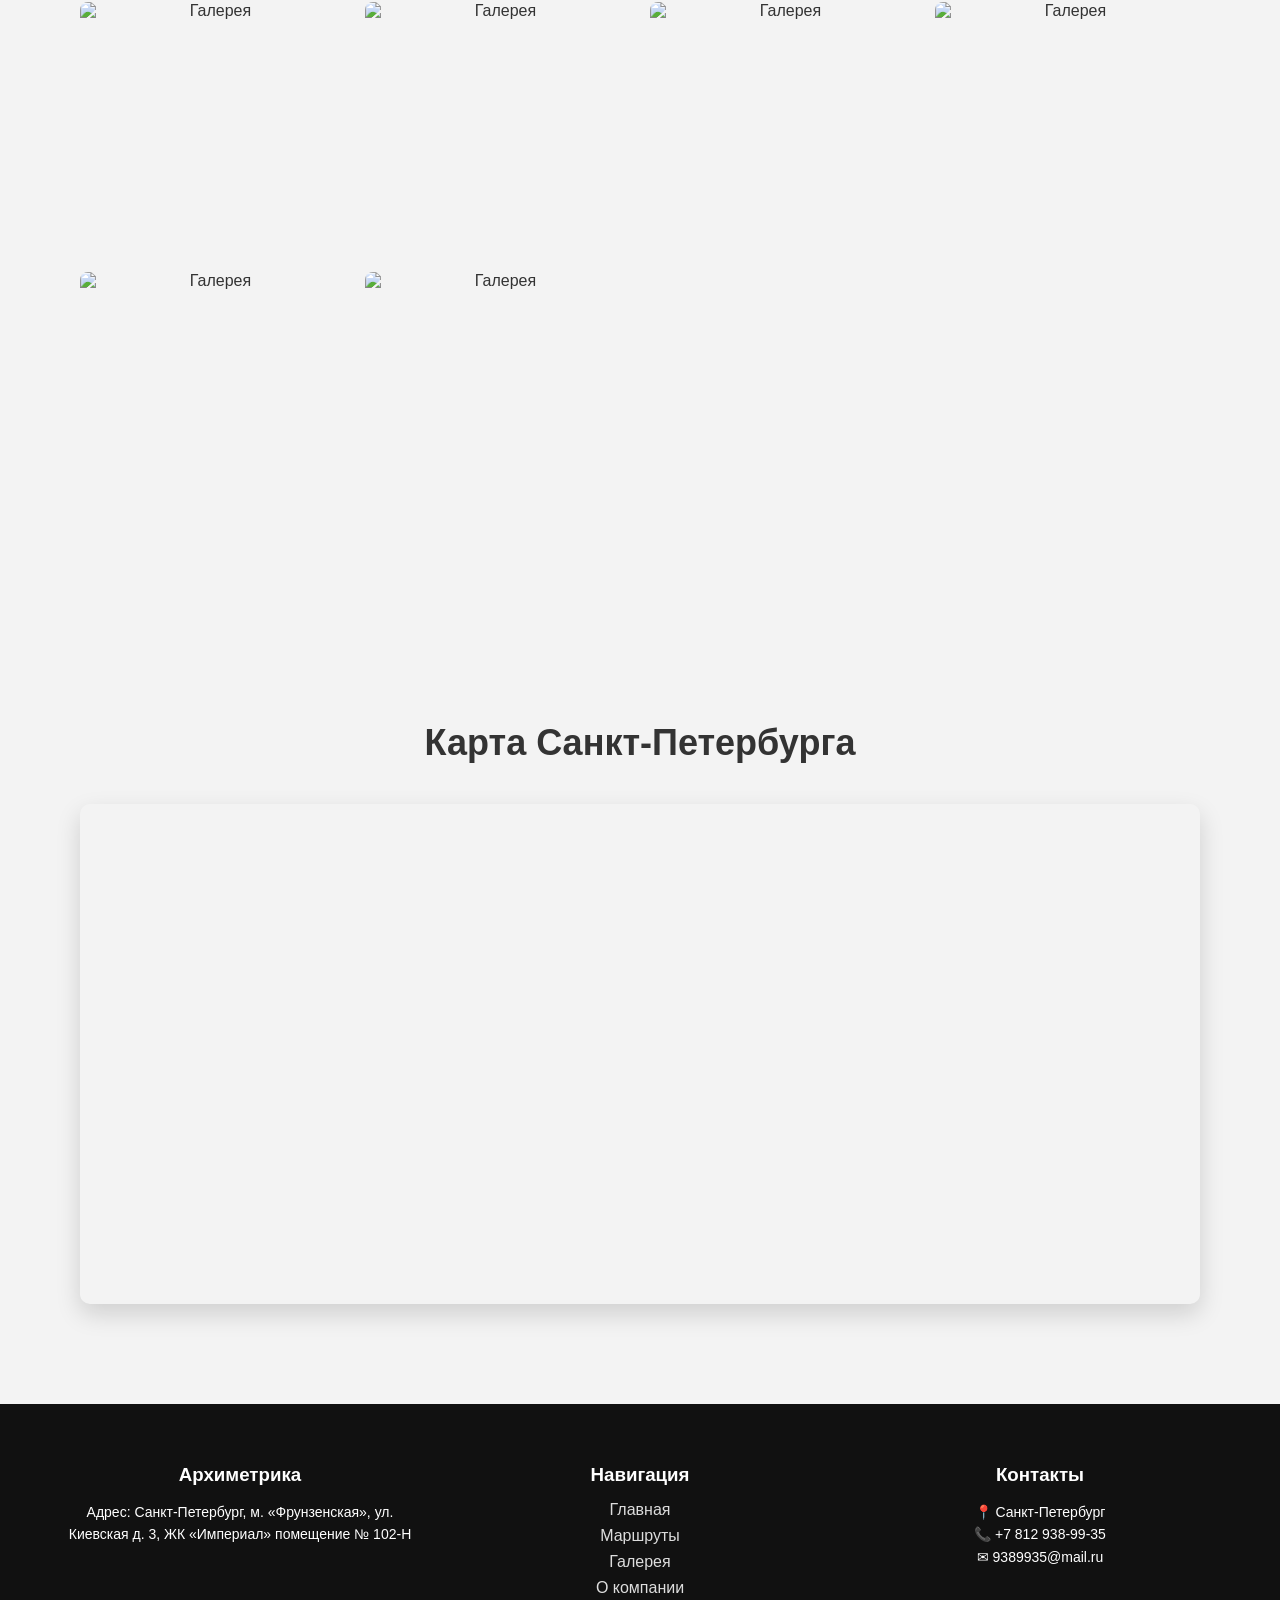
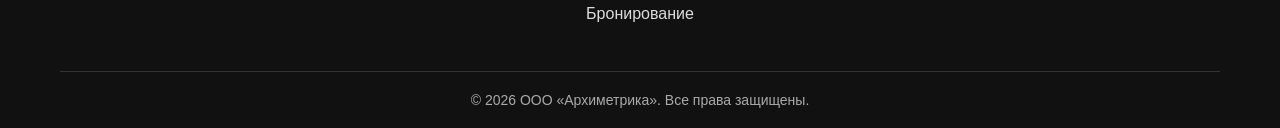
==== commit 98e78735: "Add files via upload" ====
--- a/index.html
+++ b/index.html
@@ -21,11 +21,11 @@
             <div class="nav-header">
                 <span class="close-menu">&#10005;</span>
             </div>
-            <a href="#">Главная</a>
-            <a href="#">Маршруты</a>
-            <a href="#">Галерея</a>
-            <a href="#">О компании</a>
-            <a href="#">Контакты</a>
+            <a href="index.html">Главная</a>
+            <a href="#routes">Маршруты</a>
+            <a href="#gallery">Галерея</a>
+            <a href="#about">О компании</a>
+            <a href="#footer">Контакты</a>
         </nav>
 
         <div class="burger" id="burger">
@@ -87,57 +87,48 @@
 
                     <div class="routes-more">
                         <div class="routes-container">
-                            <div class="route-card">
-                                <img src="https://images.pexels.com/photos/33798214/pexels-photo-33798214.jpeg" alt="Маршрут">
-                                <div class="route-content">
-                                    <h3>Уникальные реки северной сталицы</h3>
-                                    <p class="route-desc">С воды предстанут в самом романтичном свете питерские набережные, изысканные мосты, дворцы из легенд и культовые соборы!</p>
-                                    <p class="route-points-title">Ключевые точки:</p>
-                                    <ul class="route-points">
-                                        <li>река Фонтанка</li>
-                                        <li>канал Грибоедова</li>
-                                        <li>река Мойка</li>
-                                        <li>река Нива</li>
-                                    </ul>
+                            <a href="routes/rivers.html" class="route-card">
+                                <div class="route-card">
+                                    <img src="https://images.pexels.com/photos/8856584/pexels-photo-8856584.jpeg" alt="Маршрут">
+                                    <div class="route-content">
+                                        <h3>Уникальные реки северной сталицы</h3>
+                                        <p class="route-desc">С воды предстанут в самом романтичном свете питерские набережные, изысканные мосты, дворцы из легенд и культовые соборы!</p>
+                                        <p class="route-points-title">Ключевые точки:</p>
+                                        <ul class="route-points">
+                                            <li>река Фонтанка</li>
+                                            <li>канал Грибоедова</li>
+                                            <li>река Мойка</li>
+                                            <li>река Нива</li>
+                                        </ul>
+                                    </div>
                                 </div>
-                            </div>
-
-                            <div class="route-card">
-                                <img src="https://images.pexels.com/photos/9526771/pexels-photo-9526771.jpeg?_gl=1*1a66fa7*_ga*MTQ3MzYwMDM2NS4xNzczMzMwMTY4*_ga_8JE65Q40S6*czE3NzMzMzUzMjckbzIkZzEkdDE3NzMzMzU2MDgkajUzJGwwJGgw" alt="Маршрут">
-                                <div class="route-content">
-                                    <h3>Исторический центр</h3>
-                                    <p class="route-desc">Невский проспект, Дворцовая площадь и главные символы города.</p>
-                                    <p class="route-points-title">Ключевые точки:</p>
-                                    <ul class="route-points">
-                                        <li>Дворцовая площадь</li>
-                                        <li>Исаакиевский собор</li>
-                                        <li>Медный всадник</li>
-                                        <li>Зимний дворец</li>
-                                    </ul>
+                            </a>
+
+                            <a href="routes/night-bridges.html" class="route-card">
+                                <div class="route-card">
+                                    <img src="https://images.pexels.com/photos/462218/pexels-photo-462218.jpeg" alt="Маршрут">
+                                    <div class="route-content">
+                                        <h3>Ночные мосты</h3>
+                                        <p class="route-desc">С воды предстанут в самом романтичном свете питерские набережные, изысканные мосты, дворцы из легенд и культовые соборы!</p>
+                                        <p class="route-points-title">Ключевые точки:</p>
+                                        <ul class="route-points">
+                                            <li>река Фонтанка</li>
+                                            <li>канал Грибоедова</li>
+                                            <li>река Мойка</li>
+                                            <li>река Нива</li>
+                                        </ul>
+                                    </div>
                                 </div>
-                            </div>
-
-                            <div class="route-card">
-                                <img src="https://images.pexels.com/photos/9526771/pexels-photo-9526771.jpeg?_gl=1*1a66fa7*_ga*MTQ3MzYwMDM2NS4xNzczMzMwMTY4*_ga_8JE65Q40S6*czE3NzMzMzUzMjckbzIkZzEkdDE3NzMzMzU2MDgkajUzJGwwJGgw" alt="Маршрут">
-                                <div class="route-content">
-                                    <h3>Исторический центр</h3>
-                                    <p class="route-desc">Невский проспект, Дворцовая площадь и главные символы города.</p>
-                                    <p class="route-points-title">Ключевые точки:</p>
-                                    <ul class="route-points">
-                                        <li>Дворцовая площадь</li>
-                                        <li>Исаакиевский собор</li>
-                                        <li>Медный всадник</li>
-                                        <li>Зимний дворец</li>
-                                    </ul>
-                                </div>
-                            </div>
+                            </a>
+
+
                         </div>
                     </div>
                 </div>
             </section>
         </section>
 
-        <section class="pricing">
+        <section class="pricing" id="pricing">
             <h2>Стоимость экскурсий</h2>
 
             <div class="pricing-container">
@@ -274,25 +265,27 @@
             <div class="gallery-grid">
                 <img src="https://images.pexels.com/photos/8963129/pexels-photo-8963129.jpeg?_gl=1*vv3k1e*_ga*MTQ3MzYwMDM2NS4xNzczMzMwMTY4*_ga_8JE65Q40S6*czE3NzMzMzAxNjgkbzEkZzEkdDE3NzMzMzAyMDkkajE5JGwwJGgw" class="gallery-img" alt="Галерея">
                 <img src="https://images.pexels.com/photos/8856760/pexels-photo-8856760.jpeg?_gl=1*n5rwux*_ga*MTQ3MzYwMDM2NS4xNzczMzMwMTY4*_ga_8JE65Q40S6*czE3NzMzMzAxNjgkbzEkZzEkdDE3NzMzMzAyOTMkajUwJGwwJGgw" class="gallery-img" alt="Галерея">
-                <img src="https://images.pexels.com/photos/7551003/pexels-photo-7551003.jpeg?_gl=1*1353fo3*_ga*MTQ3MzYwMDM2NS4xNzczMzMwMTY4*_ga_8JE65Q40S6*czE3NzMzMzAxNjgkbzEkZzEkdDE3NzMzMzA1NDgkajEwJGwwJGgw" class="gallery-img" alt="Галерея">
+                <img src="https://images.pexels.com/photos/32832223/pexels-photo-32832223.jpeg" class="gallery-img" alt="Галерея">
                 <img src="https://images.pexels.com/photos/4928995/pexels-photo-4928995.jpeg?_gl=1*1913f7t*_ga*MTQ3MzYwMDM2NS4xNzczMzMwMTY4*_ga_8JE65Q40S6*czE3NzMzMzAxNjgkbzEkZzEkdDE3NzMzMzA1OTkkajQyJGwwJGgw" class="gallery-img" alt="Галерея">
                 <img src="https://images.pexels.com/photos/15501388/pexels-photo-15501388.jpeg?_gl=1*vj8i5y*_ga*MTQ3MzYwMDM2NS4xNzczMzMwMTY4*_ga_8JE65Q40S6*czE3NzMzMzAxNjgkbzEkZzEkdDE3NzMzMzA2NTAkajU5JGwwJGgw" class="gallery-img" alt="Галерея">
                 <img src="https://images.pexels.com/photos/6976201/pexels-photo-6976201.jpeg?_gl=1*vaib07*_ga*MTQ3MzYwMDM2NS4xNzczMzMwMTY4*_ga_8JE65Q40S6*czE3NzMzMzUzMjckbzIkZzEkdDE3NzMzMzUzMjgkajU5JGwwJGgw" class="gallery-img" alt="Галерея">
                 <img src="https://images.pexels.com/photos/9526771/pexels-photo-9526771.jpeg?_gl=1*1a66fa7*_ga*MTQ3MzYwMDM2NS4xNzczMzMwMTY4*_ga_8JE65Q40S6*czE3NzMzMzUzMjckbzIkZzEkdDE3NzMzMzU2MDgkajUzJGwwJGgw" class="gallery-img" alt="Галерея">
                 <img src="https://images.pexels.com/photos/8633919/pexels-photo-8633919.jpeg?_gl=1*mzlt1z*_ga*MTQ3MzYwMDM2NS4xNzczMzMwMTY4*_ga_8JE65Q40S6*czE3NzMzMzUzMjckbzIkZzEkdDE3NzMzMzU5ODQkajU5JGwwJGgw" class="gallery-img" alt="Галерея">
+                <img src="https://images.pexels.com/photos/6492229/pexels-photo-6492229.jpeg" class="gallery-img" alt="Галерея">
+                <img src="https://images.pexels.com/photos/9056904/pexels-photo-9056904.jpeg" class="gallery-img" alt="Галерея">
             </div>
         </section>
 
         <section class="map-section">
-            <h2>Маршрут прогулок по Санкт-Петербургу</h2>
+            <h2>Карта Санкт-Петербурга</h2>
             <div id="map"></div>
         </section>
 
         <div class="lightbox" id="lightbox">
             <img id="lightbox-img">
         </div>
-
-        <footer class="footer">
+    </div>
+        <footer class="footer" id="footer">
             <div class="footer-container">
                 <div class="footer-column">
                     <h3>Архиметрика</h3>
@@ -302,11 +295,11 @@
                 <div class="footer-column">
                     <h3>Навигация</h3>
                     <ul>
-                        <li><a href="#">Главная</a></li>
-                        <li><a href="#">Маршруты</a></li>
-                        <li><a href="#">Галерея</a></li>
-                        <li><a href="#">О компании</a></li>
-                        <li><a href="#">Бронирование</a></li>
+                        <li><a href="index.html">Главная</a></li>
+                        <li><a href="#routes">Маршруты</a></li>
+                        <li><a href="#gallery">Галерея</a></li>
+                        <li><a href="#about">О компании</a></li>
+                        <li><a href="#pricing">Бронирование</a></li>
                     </ul>
                 </div>
 
@@ -314,16 +307,7 @@
                     <h3>Контакты</h3>
                     <p>📍 Санкт-Петербург</p>
                     <p>📞 +7 812 938-99-35</p>
-                    <p>✉ info@archimetrika.ru</p>
-                </div>
-
-                <div class="footer-column">
-                    <h3>Социальные сети</h3>
-                    <div class="socials">
-                        <a href="#">VK</a>
-                        <a href="#">Telegram</a>
-                        <a href="#">Instagram</a>
-                    </div>
+                    <p>✉ 9389935@mail.ru</p>
                 </div>
             </div>
 
@@ -342,7 +326,8 @@
                         <label>Маршрут</label>
                         <select>
                             <option>Исторический центр</option>
-                            <option>Архитектура Петербурга</option>
+                            <option>Петергоф</option>
+                            <option>Уникальные реки</option>
                             <option>Ночные мосты</option>
                         </select>
                     </div>
@@ -378,7 +363,7 @@
 
         <div id="toast" class="toast">Заявка успешно отправлена!</div>
         <button class="mobile-booking-btn">Забронировать</button>
-    </div>
+    
 
     <script src="https://unpkg.com/aos@2.3.4/dist/aos.js"></script>
     <script>
--- a/style.css
+++ b/style.css
@@ -4,6 +4,11 @@
 box-sizing:border-box;
 font-family: Arial, sans-serif;
 }
+
+html {
+  scroll-behavior: smooth;
+}
+
 
 body{  
 background:#f3f3f3;
@@ -300,13 +305,9 @@
 background:#f7f9fc;
 padding:40px;
 border-radius:10px;
-transition:0.3s;
-}
-
-.advantage:hover{
-transform:translateY(-10px);
-box-shadow:0 10px 25px rgba(0,0,0,0.1);
-}
+}
+
+
 
 .icon{
 font-size:40px;
@@ -363,10 +364,7 @@
   transition: 0.3s;
 }
 
-.review-card:hover {
-  transform: translateY(-10px);
-  box-shadow: 0 12px 25px rgba(0,0,0,0.15);
-}
+
 
 .review-card .stars {
   font-size: 20px;
@@ -635,6 +633,10 @@
 
 /* Общие отступы */
 section{
+padding:60px 5px !important;
+}
+
+.tour-page{
 padding:60px 20px !important;
 }
 
@@ -1098,6 +1100,7 @@
 
 .tour-page .open-booking{
 margin-top:40px;
+margin-bottom: 40px;
 padding:16px 36px;
 border:none;
 border-radius:40px;
